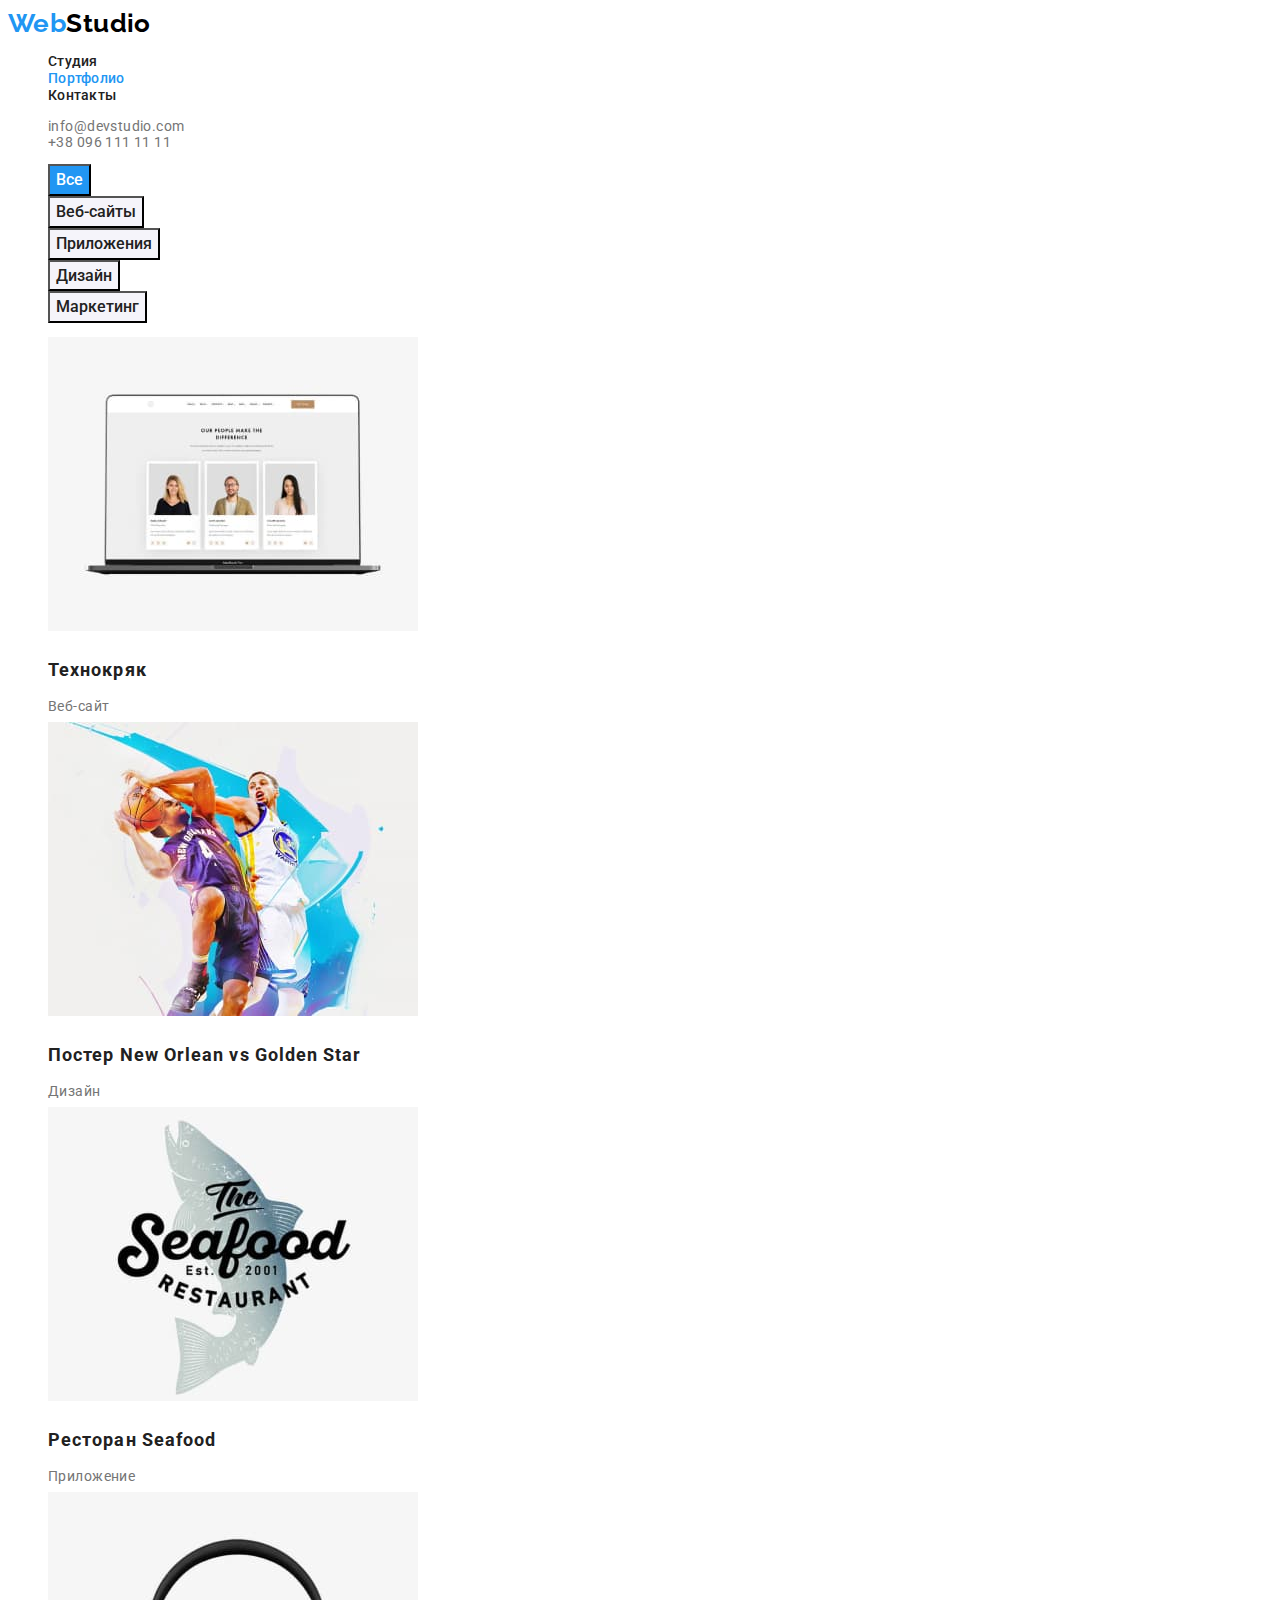
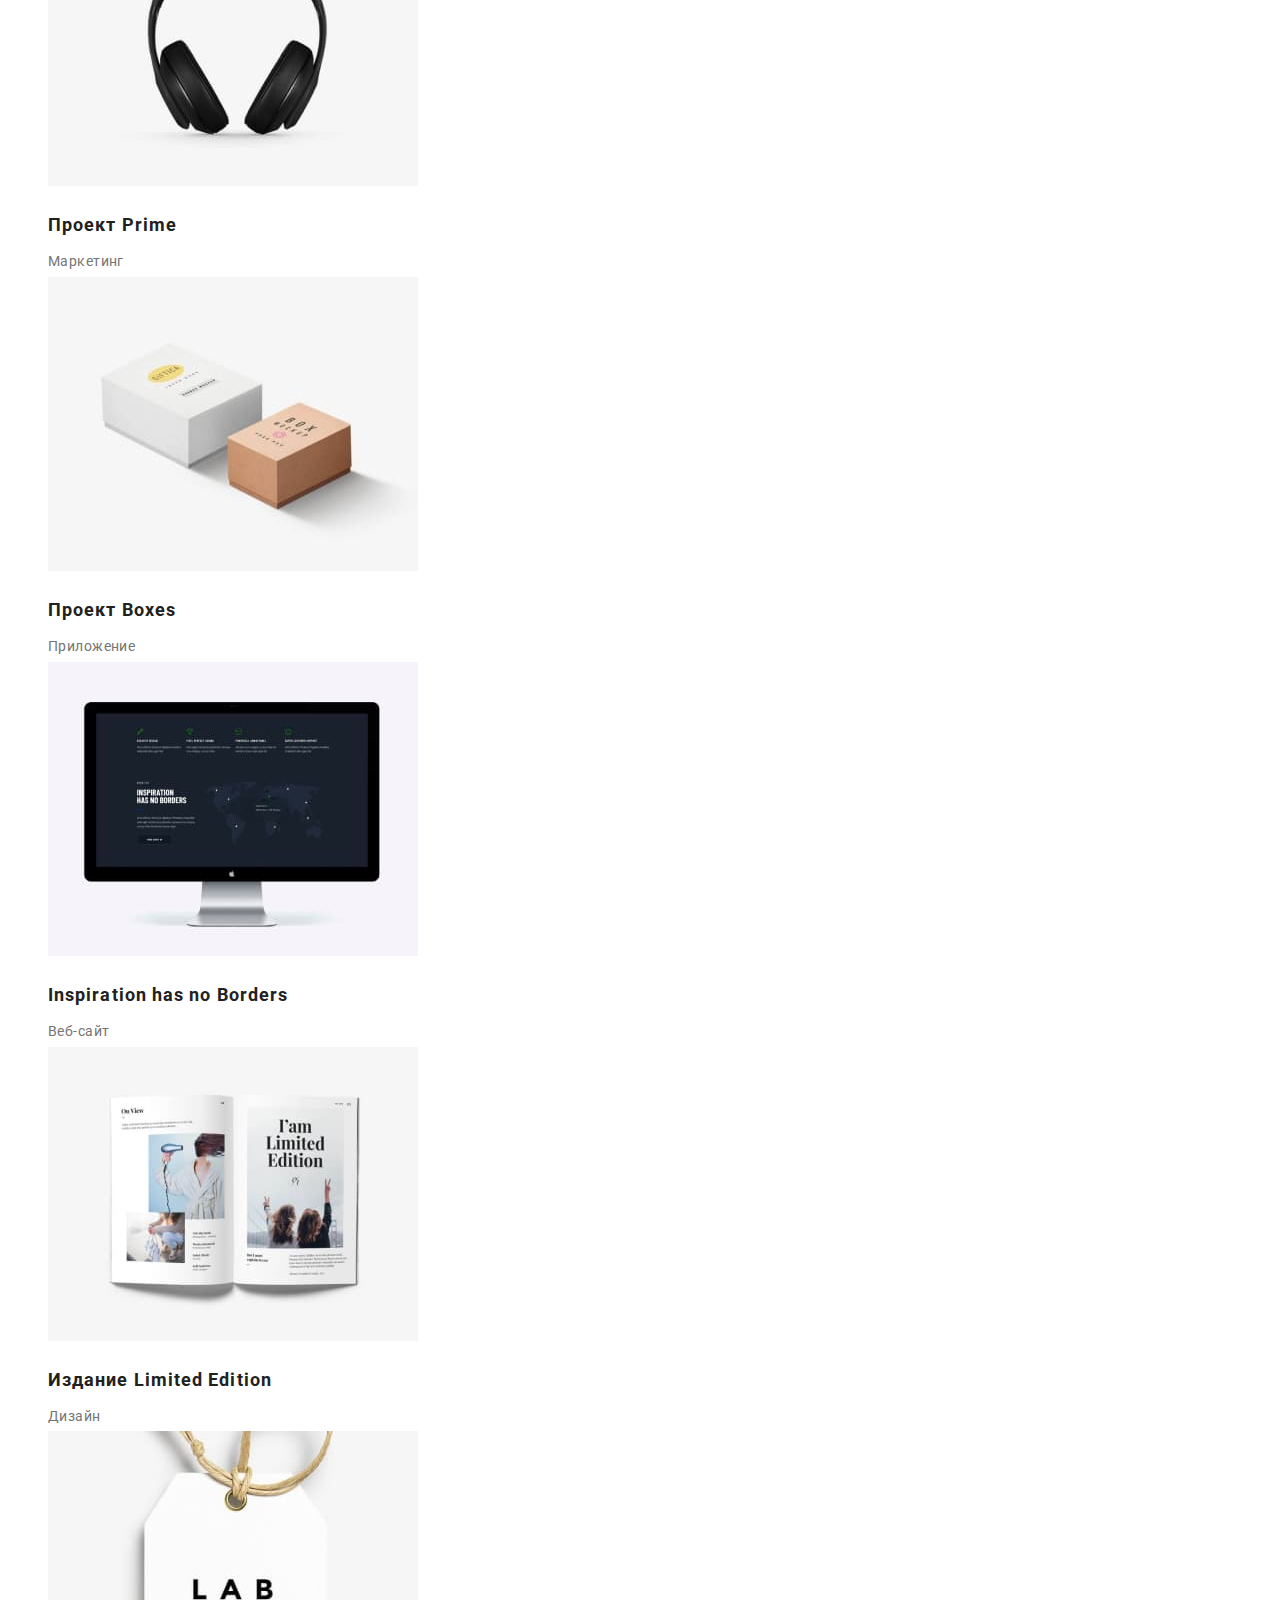
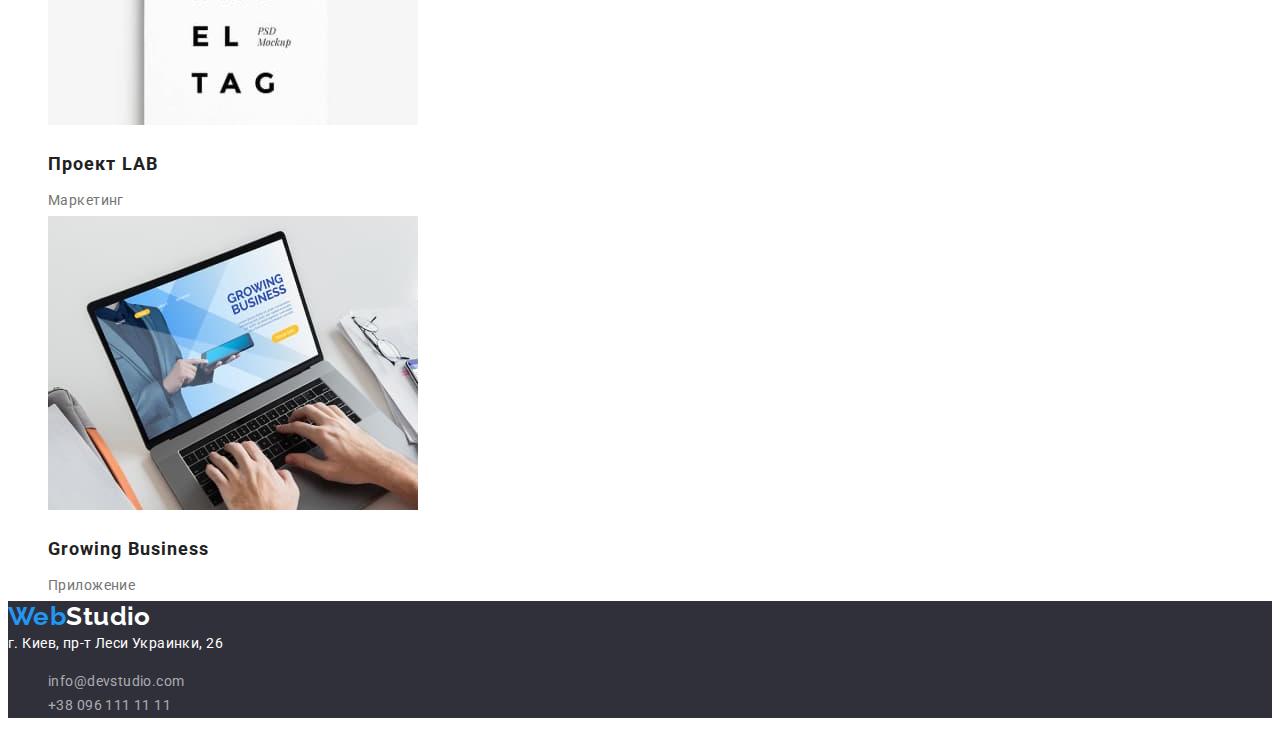
==== portfolio.html @ a73d2c88 "hw2" ====
<!DOCTYPE html>
<html lang="ru">
<head>
    <meta charset="UTF-8">
    <meta http-equiv="X-UA-Compatible" content="IE=edge">
    <meta name="viewport" content="width=device-width, initial-scale=1.0">
    <link rel="preconnect" href="https://fonts.googleapis.com">
    <link rel="preconnect" href="https://fonts.gstatic.com" crossorigin>
    <link href="https://fonts.googleapis.com/css2?family=Montserrat:wght@400;700&family=Raleway:wght@700&family=Roboto:wght@400;500;700;900&display=swap" rel="stylesheet">
    <link rel="stylesheet" href="./css/styles.css">
    <title>Portfolio</title>
</head>
<body>
    <header class="header">
        <nav class="header-navigation">
        <a href="" class="logo">Web<span class="header-logo-part">Studio</span></a>
        <ul class="header-list list">
            <li class="header-item"><a href="./index.html" class="header-link link">Студия</a></li>
            <li class="header-item"><a href="./portfolio.html" class="header-link link current">Портфолио</a></li>
            <li class="header-item"><a href="" class="header-link link">Контакты</a></li>
        </ul>
        </nav>
        <ul class="header-list list">
            <li class="header-item"><a href="mailto:info@devstudio.com" class="header-link-cont link">info@devstudio.com</a></li>
            <li class="header-item"><a href="tel:+380961111111" class="header-link-cont link">+38 096 111 11 11</a></li>
        </ul>
    </header> 
    <main>
        <section>
            <h1 class="visually-hidden">Портфолио</h1>
            <ul class="filter-list list">
                <li class="filter-item"> 
                      <button type="button" class="filter-btn current">Все</button>
                </li> 
                <li class="filter-item">
                    <button type="button" class="filter-btn">Веб-сайты</button>
                </li> 
                <li>
                    <button type="button" class="filter-btn">Приложения</button>
                </li> 
                <li class="filter-item">
                    <button type="button" class="filter-btn">Дизайн</button>
                </li> 
                <li class="filter-item">
                    <button type="button" class="filter-btn">Маркетинг</button>
                </li> 
            </ul>

            <ul class="projects-list list">
                <li class="projects-item"> 
                    <a href="" class="projects-link link">
                    <img src="./images/portfolio_img1.jpg" alt="веб-сайт технокряк" width="370">
                    <h3 class="project-name">Технокряк</h3>
                    <p class="project-type">Веб-сайт</p>
                    </a>
                </li>
                <li class="projects-item">
                    <a href="" class="projects-link link">
                    <img src="./images/portfolio_img2.jpg" alt="дизайн постера" width="370">
                    <h3 class="project-name">Постер <span lang="en">New Orlean vs Golden Star</span></h3>
                    <p class="project-type">Дизайн</p>
                    </a>
                </li>
                <li class="projects-item">
                    <a href="" class="projects-link link">
                    <img src="./images/portfolio_img3.jpg" alt="приложение для ресторана" width="370">
                    <h3 class="project-name">Ресторан <span lang="en">Seafood</span> </h3>
                    <p class="project-type">Приложение</p>
                    </a>
                </li>
                <li class="projects-item">
                    <a href="" class="projects-link link">
                    <img src="./images/portfolio_img4.jpg" alt="маркетинг проекта прайм" width="370">
                    <h3 class="project-name">Проект <span lang="en">Prime</span></h3>
                    <p class="project-type">Маркетинг</p>
                    </a>
                </li>
                <li class="projects-item">
                    <a href="" class="projects-link link">
                    <img src="./images/portfolio_img5.jpg" alt="приложение для проекта" width="370">
                    <h3 class="project-name">Проект <span lang="en">Boxes</span></h3>
                    <p class="project-type">Приложение</p>
                    </a>
                </li>
                <li class="projects-item">
                    <a href="" class="projects-link link">
                    <img src="./images/portfolio_img6.jpg" alt="веб-сайт компании" width="370">
                    <h3 lang="en" class="project-name">Inspiration has no Borders</h3>
                    <p class="project-type">Веб-сайт</p>
                    </a>
                </li>
                <li class="projects-item">
                    <a href="" class="projects-link link">
                    <img src="./images/portfolio_img7.jpg" alt="дизайн журнала" width="370">
                    <h3 class="project-name">Издание <span lang="en">Limited Edition</span></h3>
                    <p class="project-type">Дизайн</p>
                    </a>
                </li>
                <li class="projects-item">
                    <a href="" class="projects-link link">
                    <img src="./images/portfolio_img8.jpg" alt="маркетинг проекта" width="370">
                    <h3 class="project-name">Проект <span lang="en">LAB</span></h3>
                    <p class="project-type">Маркетинг</p>
                    </a>
                </li>
                <li class="projects-item">
                    <a href="" class="projects-link link">
                    <img src="./images/portfolio_img9.jpg" alt="приложение для бизнеса" width="370">
                    <h3 lang="en" class="project-name">Growing Business</h3>
                    <p class="project-type">Приложение</p>
                    </a>
                </li>
            </ul>
        </section>

    </main>
    <footer class="footer">
        <a href="" class="logo">Web<span class="footer-logo-part">Studio</span></a>
        <address class="footer-addr footer-link link">г. Киев, пр-т Леси Украинки, 26
        <ul class="footer-list list">
            <li class="footer-item"><a href="mailto:info@devstudio.com" class="footer-link link-footer link">info@devstudio.com</a></li>
            <li class="footer-item"><a href="tel:+380961111111" class="footer-link link-footer link">+38 096 111 11 11</a></li>
        </ul>
        </address>
    </footer>
    
</body>
</html>
---- css/styles.css ----
:root {
    --sercondary-text-color: #757575;
    --main-text-color: #212121;
    --accent-color: #2196F3;
    --primary-white-color: #FFFFFF;
}

body {
    font-size: 14px;
    font-family: "Roboto", sans-serif;
    letter-spacing: 0.03em;
    color: var(--main-text-color);
    background-color: var(--primary-white-color);
}

.visually-hidden {
	position: absolute;
	overflow: hidden;
	clip: rect(0 0 0 0);
	height: 1px;
	width: 1px;
	margin: -1px;
	padding: 0;
	border: 0;
}

.logo{
    font-family: "Raleway", sans-serif;
    text-decoration: none;
    color: var(--accent-color);
    font-weight: 700;
    font-size: 26px;
    line-height: 1.19;
}

.list {
    list-style: none;
}

.link {
    text-decoration: none;
}

.title {
    font-size: 36px;
    line-height: 1.16;
    text-align: center;
 }

/* ------------------------------------HEADER--------------------------------- */

.header-logo-part{
    color: #000000;
}

.header-link {
    font-weight: 500;
    line-height: 1.14;
    letter-spacing: 0.02em;
    color: inherit;
}

.header-link-cont{
    color: var(--sercondary-text-color);
}

.header-link:hover, 
.header-link-cont:hover, 
.header-link:focus, 
.header-link-cont:focus, 
.current, 
.logo:focus, 
.link-footer:focus, 
.link-footer:hover {
    color: var(--accent-color);
}  
    

/* ------------------------------------HERO------------------------- */

.hero {
    background: #2F303A;
}
.hero-tittle { 
    font-weight: 900;
    font-size: 44px;
    line-height: 1.36;
    text-align: center;
    letter-spacing: 0.06em;
    text-transform: uppercase;
    color: var(--primary-white-color);
}

.button {
    font-weight: 700;
    font-size: 16px;
    line-height: 1.87;
    display: flex;
    align-items: center;
    text-align: center;
    letter-spacing: 0.06em;
    color: var(--primary-white-color);
    font-family: inherit;
    background-color: var(--accent-color);
    cursor: pointer;
}

/* --------------------------------------ADVANTAGE-------------------------- */

.advantage-heading {
    font-size: 14px;
    line-height: 1.14;
    text-transform: uppercase;
    color: var(--main-text-color);
}

.advantage-desc {
    line-height: 1.71;
    color: var(--sercondary-text-color);
}

/* --------------------------------------ABOUT------------------------ */
/* -------------------------------------TEAM------------------------------ */
.team {
    background-color: #F5F4FA;
}

.team-member {
    font-weight: 500;
    font-size: 16px;
    line-height: 1.19;
    text-align: center;
}

.team-profession {
    font-size: 16px;
    line-height: 1.19;
    text-align: center;
    color: var(--sercondary-text-color);
}

/* --------------------------------------FOOTER----------------------------- */
.footer {
    background: #2F303A;
}

.footer-logo-part{
    color: var(--primary-white-color);
}

.footer-link{
    font-weight: 400;
    line-height: 1.71;
}

.footer-addr {
    font-style: normal;
    color: var(--primary-white-color);
}

.link-footer {
    color: rgba(255, 255, 255, 0.6);
}

/* -----------------------------------FILTER PORTFOLIO-------------------- */

.filter-btn {
    font-weight: 500;
    font-size: 16px;
    line-height: 1.62;
    text-align: center;
    background: #F5F4FA;
    color: var(--main-text-color);
    font-family: inherit;
    cursor: pointer;
}
.filter-btn.current {
    color: var(--primary-white-color);
    background-color: var(--accent-color);
    
}
.filter-btn:hover,
.filter-btn:focus {
    color: var(--primary-white-color);
    background-color: var(--accent-color);
}


/* -----------------------------------PROJECTS PORTFOLIO------------------ */

.project-name {
    font-size: 18px;
    line-height: 2;
    letter-spacing: 0.06em;
    color: var(--main-text-color);
}
.project-type {
    line-height: 1.87px;
    color: var(--sercondary-text-color);
}
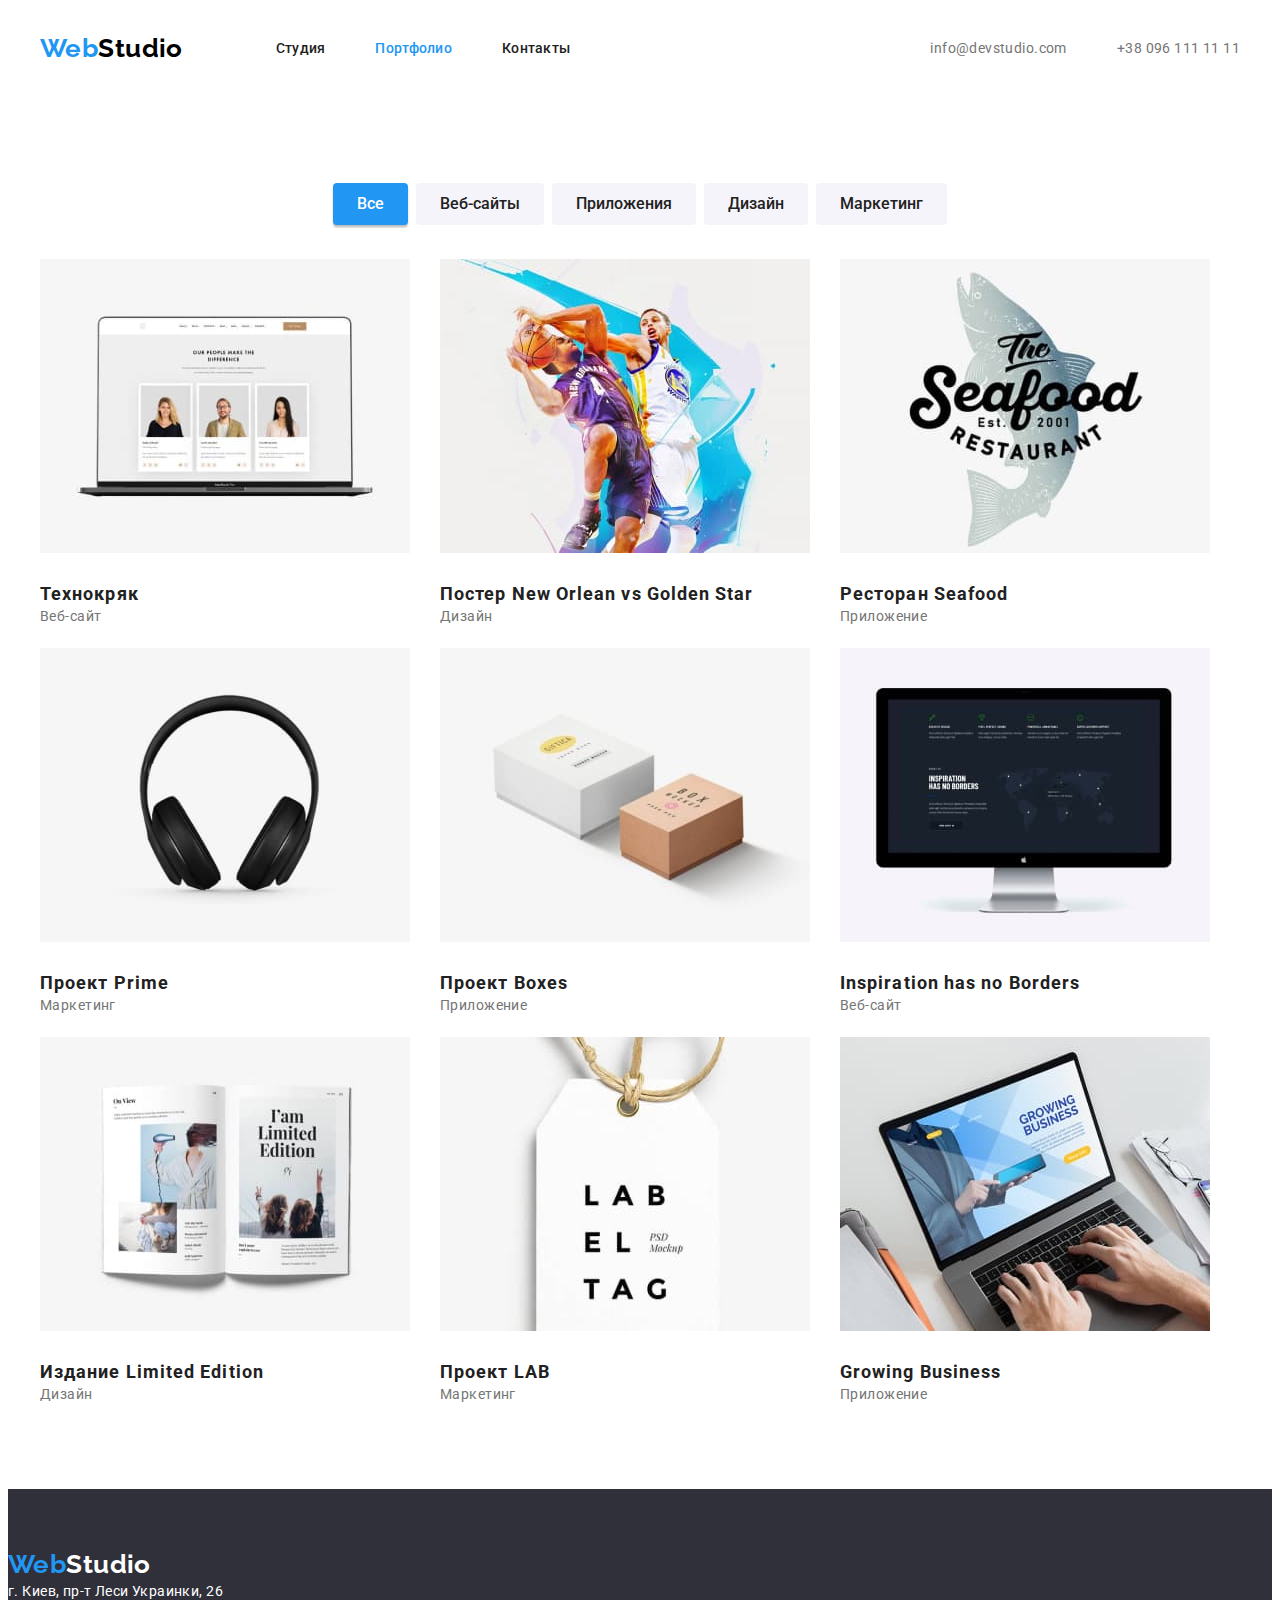
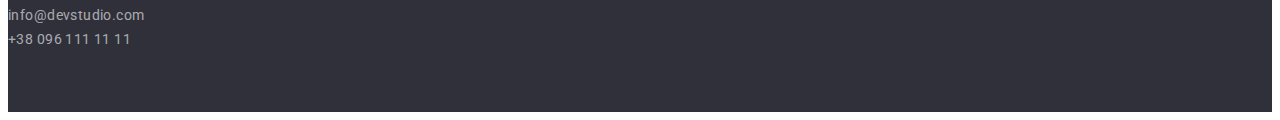
==== commit 808514eb: "add geometric" ====
--- a/portfolio.html
+++ b/portfolio.html
@@ -7,110 +7,117 @@
     <link rel="preconnect" href="https://fonts.googleapis.com">
     <link rel="preconnect" href="https://fonts.gstatic.com" crossorigin>
     <link href="https://fonts.googleapis.com/css2?family=Montserrat:wght@400;700&family=Raleway:wght@700&family=Roboto:wght@400;500;700;900&display=swap" rel="stylesheet">
+    <link rel="stylesheet" href="https://cdnjs.cloudflare.com/ajax/libs/modern-normalize/1.1.0/modern-normalize.min.css" integrity="sha512-wpPYUAdjBVSE4KJnH1VR1HeZfpl1ub8YT/NKx4PuQ5NmX2tKuGu6U/JRp5y+Y8XG2tV+wKQpNHVUX03MfMFn9Q==" crossorigin="anonymous" referrerpolicy="no-referrer" />
     <link rel="stylesheet" href="./css/styles.css">
     <title>Portfolio</title>
 </head>
 <body>
     <header class="header">
-        <nav class="header-navigation">
-        <a href="" class="logo">Web<span class="header-logo-part">Studio</span></a>
-        <ul class="header-list list">
-            <li class="header-item"><a href="./index.html" class="header-link link">Студия</a></li>
-            <li class="header-item"><a href="./portfolio.html" class="header-link link current">Портфолио</a></li>
-            <li class="header-item"><a href="" class="header-link link">Контакты</a></li>
-        </ul>
-        </nav>
-        <ul class="header-list list">
-            <li class="header-item"><a href="mailto:info@devstudio.com" class="header-link-cont link">info@devstudio.com</a></li>
-            <li class="header-item"><a href="tel:+380961111111" class="header-link-cont link">+38 096 111 11 11</a></li>
-        </ul>
+        <div class="container header-container">
+                <a href="" class="logo header-logo">Web<span class="header-logo-part">Studio</span></a>
+            <nav class="header-navigation">
+                <ul class="header-list list">
+                    <li class="header-item"><a href="./index.html" class="header-link link">Студия</a></li>
+                    <li class="header-item"><a href="./portfolio.html" class="header-link current link">Портфолио</a></li>
+                    <li class="header-item"><a href="" class="header-link link">Контакты</a></li>
+                </ul>
+            </nav>
+            <div class="header-connect">
+                <ul class="header-list list">
+                    <li class="header-item"><a href="mailto:info@devstudio.com" class="header-link-cont link">info@devstudio.com</a></li>
+                    <li class="header-item"><a href="tel:+380961111111" class="header-link-cont link">+38 096 111 11 11</a></li>
+                </ul>
+            </div>
+        </div>
     </header> 
     <main>
-        <section>
-            <h1 class="visually-hidden">Портфолио</h1>
-            <ul class="filter-list list">
-                <li class="filter-item"> 
-                      <button type="button" class="filter-btn current">Все</button>
-                </li> 
-                <li class="filter-item">
-                    <button type="button" class="filter-btn">Веб-сайты</button>
-                </li> 
-                <li>
-                    <button type="button" class="filter-btn">Приложения</button>
-                </li> 
-                <li class="filter-item">
-                    <button type="button" class="filter-btn">Дизайн</button>
-                </li> 
-                <li class="filter-item">
-                    <button type="button" class="filter-btn">Маркетинг</button>
-                </li> 
-            </ul>
+        <section class="portfolio">
+            <div class="container">
+                <h1 class="visually-hidden">Портфолио</h1>
+                    <ul class="filter-list list">
+                        <li class="filter-item"> 
+                            <button type="button" class="filter-btn current">Все</button>
+                        </li> 
+                        <li class="filter-item">
+                            <button type="button" class="filter-btn">Веб-сайты</button>
+                        </li> 
+                        <li class="filter-item">
+                         <button type="button" class="filter-btn">Приложения</button>
+                        </li> 
+                        <li class="filter-item">
+                            <button type="button" class="filter-btn">Дизайн</button>
+                        </li> 
+                        <li class="filter-item">
+                            <button type="button" class="filter-btn">Маркетинг</button>
+                        </li> 
+                    </ul>
 
-            <ul class="projects-list list">
-                <li class="projects-item"> 
-                    <a href="" class="projects-link link">
-                    <img src="./images/portfolio_img1.jpg" alt="веб-сайт технокряк" width="370">
-                    <h3 class="project-name">Технокряк</h3>
-                    <p class="project-type">Веб-сайт</p>
-                    </a>
-                </li>
-                <li class="projects-item">
-                    <a href="" class="projects-link link">
-                    <img src="./images/portfolio_img2.jpg" alt="дизайн постера" width="370">
-                    <h3 class="project-name">Постер <span lang="en">New Orlean vs Golden Star</span></h3>
-                    <p class="project-type">Дизайн</p>
-                    </a>
-                </li>
-                <li class="projects-item">
-                    <a href="" class="projects-link link">
-                    <img src="./images/portfolio_img3.jpg" alt="приложение для ресторана" width="370">
-                    <h3 class="project-name">Ресторан <span lang="en">Seafood</span> </h3>
-                    <p class="project-type">Приложение</p>
-                    </a>
-                </li>
-                <li class="projects-item">
-                    <a href="" class="projects-link link">
-                    <img src="./images/portfolio_img4.jpg" alt="маркетинг проекта прайм" width="370">
-                    <h3 class="project-name">Проект <span lang="en">Prime</span></h3>
-                    <p class="project-type">Маркетинг</p>
-                    </a>
-                </li>
-                <li class="projects-item">
-                    <a href="" class="projects-link link">
-                    <img src="./images/portfolio_img5.jpg" alt="приложение для проекта" width="370">
-                    <h3 class="project-name">Проект <span lang="en">Boxes</span></h3>
-                    <p class="project-type">Приложение</p>
-                    </a>
-                </li>
-                <li class="projects-item">
-                    <a href="" class="projects-link link">
-                    <img src="./images/portfolio_img6.jpg" alt="веб-сайт компании" width="370">
-                    <h3 lang="en" class="project-name">Inspiration has no Borders</h3>
-                    <p class="project-type">Веб-сайт</p>
-                    </a>
-                </li>
-                <li class="projects-item">
-                    <a href="" class="projects-link link">
-                    <img src="./images/portfolio_img7.jpg" alt="дизайн журнала" width="370">
-                    <h3 class="project-name">Издание <span lang="en">Limited Edition</span></h3>
-                    <p class="project-type">Дизайн</p>
-                    </a>
-                </li>
-                <li class="projects-item">
-                    <a href="" class="projects-link link">
-                    <img src="./images/portfolio_img8.jpg" alt="маркетинг проекта" width="370">
-                    <h3 class="project-name">Проект <span lang="en">LAB</span></h3>
-                    <p class="project-type">Маркетинг</p>
-                    </a>
-                </li>
-                <li class="projects-item">
-                    <a href="" class="projects-link link">
-                    <img src="./images/portfolio_img9.jpg" alt="приложение для бизнеса" width="370">
-                    <h3 lang="en" class="project-name">Growing Business</h3>
-                    <p class="project-type">Приложение</p>
-                    </a>
-                </li>
-            </ul>
+                    <ul class="projects-list list">
+                        <li class="projects-item"> 
+                            <a href="" class="projects-link link">
+                            <img src="./images/portfolio_img1.jpg" alt="веб-сайт технокряк" width="370" class="project-img">
+                            <h3 class="project-name">Технокряк</h3>
+                            <p class="project-type">Веб-сайт</p>
+                            </a>
+                        </li>
+                        <li class="projects-item">
+                            <a href="" class="projects-link link">
+                            <img src="./images/portfolio_img2.jpg" alt="дизайн постера" width="370" class="project-img">
+                            <h3 class="project-name">Постер <span lang="en">New Orlean vs Golden Star</span></h3>
+                            <p class="project-type">Дизайн</p>
+                            </a>
+                        </li>
+                        <li class="projects-item">
+                            <a href="" class="projects-link link">
+                            <img src="./images/portfolio_img3.jpg" alt="приложение для ресторана" width="370" class="project-img">
+                            <h3 class="project-name">Ресторан <span lang="en">Seafood</span> </h3>
+                            <p class="project-type">Приложение</p>
+                            </a>
+                        </li>
+                        <li class="projects-item">
+                            <a href="" class="projects-link link">
+                            <img src="./images/portfolio_img4.jpg" alt="маркетинг проекта прайм" width="370" class="project-img">
+                            <h3 class="project-name">Проект <span lang="en">Prime</span></h3>
+                            <p class="project-type">Маркетинг</p>
+                            </a>
+                        </li>
+                        <li class="projects-item">
+                            <a href="" class="projects-link link">
+                            <img src="./images/portfolio_img5.jpg" alt="приложение для проекта" width="370" class="project-img">
+                            <h3 class="project-name">Проект <span lang="en">Boxes</span></h3>
+                            <p class="project-type">Приложение</p>
+                            </a>
+                        </li>
+                        <li class="projects-item">
+                            <a href="" class="projects-link link">
+                            <img src="./images/portfolio_img6.jpg" alt="веб-сайт компании" width="370" class="project-img">
+                            <h3 lang="en" class="project-name">Inspiration has no Borders</h3>
+                            <p class="project-type">Веб-сайт</p>
+                            </a>
+                        </li>
+                        <li class="projects-item">
+                            <a href="" class="projects-link link">
+                            <img src="./images/portfolio_img7.jpg" alt="дизайн журнала" width="370" class="project-img">
+                            <h3 class="project-name">Издание <span lang="en">Limited Edition</span></h3>
+                            <p class="project-type">Дизайн</p>
+                            </a>
+                        </li>
+                        <li class="projects-item">
+                            <a href="" class="projects-link link">
+                            <img src="./images/portfolio_img8.jpg" alt="маркетинг проекта" width="370" class="project-img">
+                            <h3 class="project-name">Проект <span lang="en">LAB</span></h3>
+                            <p class="project-type">Маркетинг</p>
+                            </a>
+                        </li>
+                        <li class="projects-item">
+                            <a href="" class="projects-link link">
+                            <img src="./images/portfolio_img9.jpg" alt="приложение для бизнеса" width="370" class="project-img">
+                            <h3 lang="en" class="project-name">Growing Business</h3>
+                            <p class="project-type">Приложение</p>
+                            </a>
+                        </li>
+                    </ul>
+            </div> 
         </section>
 
     </main>
--- a/css/styles.css
+++ b/css/styles.css
@@ -11,6 +11,30 @@
     letter-spacing: 0.03em;
     color: var(--main-text-color);
     background-color: var(--primary-white-color);
+}
+
+p, 
+h1, 
+h2,
+h3, 
+h4, 
+h5, 
+h6 {
+    margin: 0;
+}
+
+ul, 
+ol {
+    margin: 0;
+    padding: 0;
+}
+
+.container {
+    width: 1200px;
+    padding-left: 15px;
+    padding-right: 15px;
+    margin: 0 auto;
+
 }
 
 .visually-hidden {
@@ -35,6 +59,8 @@
 
 .list {
     list-style: none;
+    padding: 0;
+    margin: 0;
 }
 
 .link {
@@ -47,10 +73,40 @@
     text-align: center;
  }
 
+ /* .img {
+     display: block;
+ } */
+
 /* ------------------------------------HEADER--------------------------------- */
+
+.header {
+    padding-top: 25px;
+    padding-bottom: 25px;
+}
+
+.header-logo{
+    margin-right: 93px;
+}
+
+.header .container{
+    display: flex;
+    align-items: center;
+}
+
+.header-connect{
+    margin-left: auto;
+}
 
 .header-logo-part{
     color: #000000;
+}
+
+.header-list{
+    display: flex;
+}
+
+.header-item:not(:last-child){
+    margin-right: 50px;
 }
 
 .header-link {
@@ -79,16 +135,27 @@
 /* ------------------------------------HERO------------------------- */
 
 .hero {
+    padding-top: 200px;
+    padding-bottom: 200px;
+
+    text-align: center;
     background: #2F303A;
 }
+
 .hero-tittle { 
+    margin-top: 0;
+    margin-left: auto;
+    margin-right: auto;
+    margin-bottom: 30px; 
+    max-width: 696px;
+    text-align: center;
+
     font-weight: 900;
     font-size: 44px;
     line-height: 1.36;
-    text-align: center;
     letter-spacing: 0.06em;
     text-transform: uppercase;
-    color: var(--primary-white-color);
+    color: var(--primary-white-color);  
 }
 
 .button {
@@ -105,9 +172,33 @@
     cursor: pointer;
 }
 
+.hero-btn{
+    border-radius: 4px;
+    display: inline-block;
+    min-width: 200px;
+    height: 50px;
+    border-radius: 4px;
+    box-shadow: 0px 4px 4px rgba(0, 0, 0, 0.15);
+}
+
 /* --------------------------------------ADVANTAGE-------------------------- */
 
+.advantage {
+    padding-top: 94px;
+    padding-bottom: 94px;
+}
+
+.advantage-list {
+    display: flex;
+}
+
+.advantage-item:not(:last-child) {
+    margin-right: 30px;
+}
+
 .advantage-heading {
+    margin-bottom: 10px;
+
     font-size: 14px;
     line-height: 1.14;
     text-transform: uppercase;
@@ -120,12 +211,52 @@
 }
 
 /* --------------------------------------ABOUT------------------------ */
+
+.about{
+    padding-top: 10px;
+    padding-bottom: 94px;
+}
+
+.about-title{
+    margin-bottom: 50px;
+}
+
+.about-list{
+    display: flex;
+}
+
+.about-item:not(:last-child) {
+    margin-right: 30px;
+}
+
 /* -------------------------------------TEAM------------------------------ */
 .team {
+    padding-top: 94px;
+    padding-bottom: 94px;
     background-color: #F5F4FA;
 }
 
+.team-title{
+    margin-bottom: 50px;
+}
+
+.team-list{
+    display: flex;
+}
+
+.team-item:not(:last-child) {
+    margin-right: 30px;
+}
+
+.team-image{
+    margin-bottom: 30px;
+}
+
+
 .team-member {
+    margin-bottom: 10px;
+
+
     font-weight: 500;
     font-size: 16px;
     line-height: 1.19;
@@ -141,6 +272,8 @@
 
 /* --------------------------------------FOOTER----------------------------- */
 .footer {
+    padding-top: 60px;
+    padding-bottom: 60px;
     background: #2F303A;
 }
 
@@ -163,8 +296,26 @@
 }
 
 /* -----------------------------------FILTER PORTFOLIO-------------------- */
+.portfolio{
+    padding-top: 94px;
+    padding-bottom: 94px;
+}
+.filter-list {
+    display: flex;
+    margin-bottom: 34px;
+    justify-content: center;
+
+}
+
+.filter-item:not(:last-child){
+    margin-right: 8px;
+    
+}
 
 .filter-btn {
+    padding: 6px 22px;
+    border-radius: 4px;
+    border-color: transparent;
     font-weight: 500;
     font-size: 16px;
     line-height: 1.62;
@@ -174,11 +325,13 @@
     font-family: inherit;
     cursor: pointer;
 }
+
 .filter-btn.current {
     color: var(--primary-white-color);
     background-color: var(--accent-color);
-    
-}
+    box-shadow: 0px 3px 1px rgba(0, 0, 0, 0.1), 0px 1px 2px rgba(0, 0, 0, 0.08), 0px 2px 2px rgba(0, 0, 0, 0.12);
+}
+
 .filter-btn:hover,
 .filter-btn:focus {
     color: var(--primary-white-color);
@@ -187,8 +340,26 @@
 
 
 /* -----------------------------------PROJECTS PORTFOLIO------------------ */
+.projects-list {
+    display: flex;
+    flex-wrap: wrap;
+    margin-left: -30px;
+    margin-bottom: -30px;
+}
+
+.projects-item {
+    width: calc(100% /3 -30px);
+    margin-left: 30px;
+    margin-bottom: 30px;
+}
+
+.project-img{
+    margin-bottom: 20px;
+}
 
 .project-name {
+    margin-bottom: 4px;
+
     font-size: 18px;
     line-height: 2;
     letter-spacing: 0.06em;
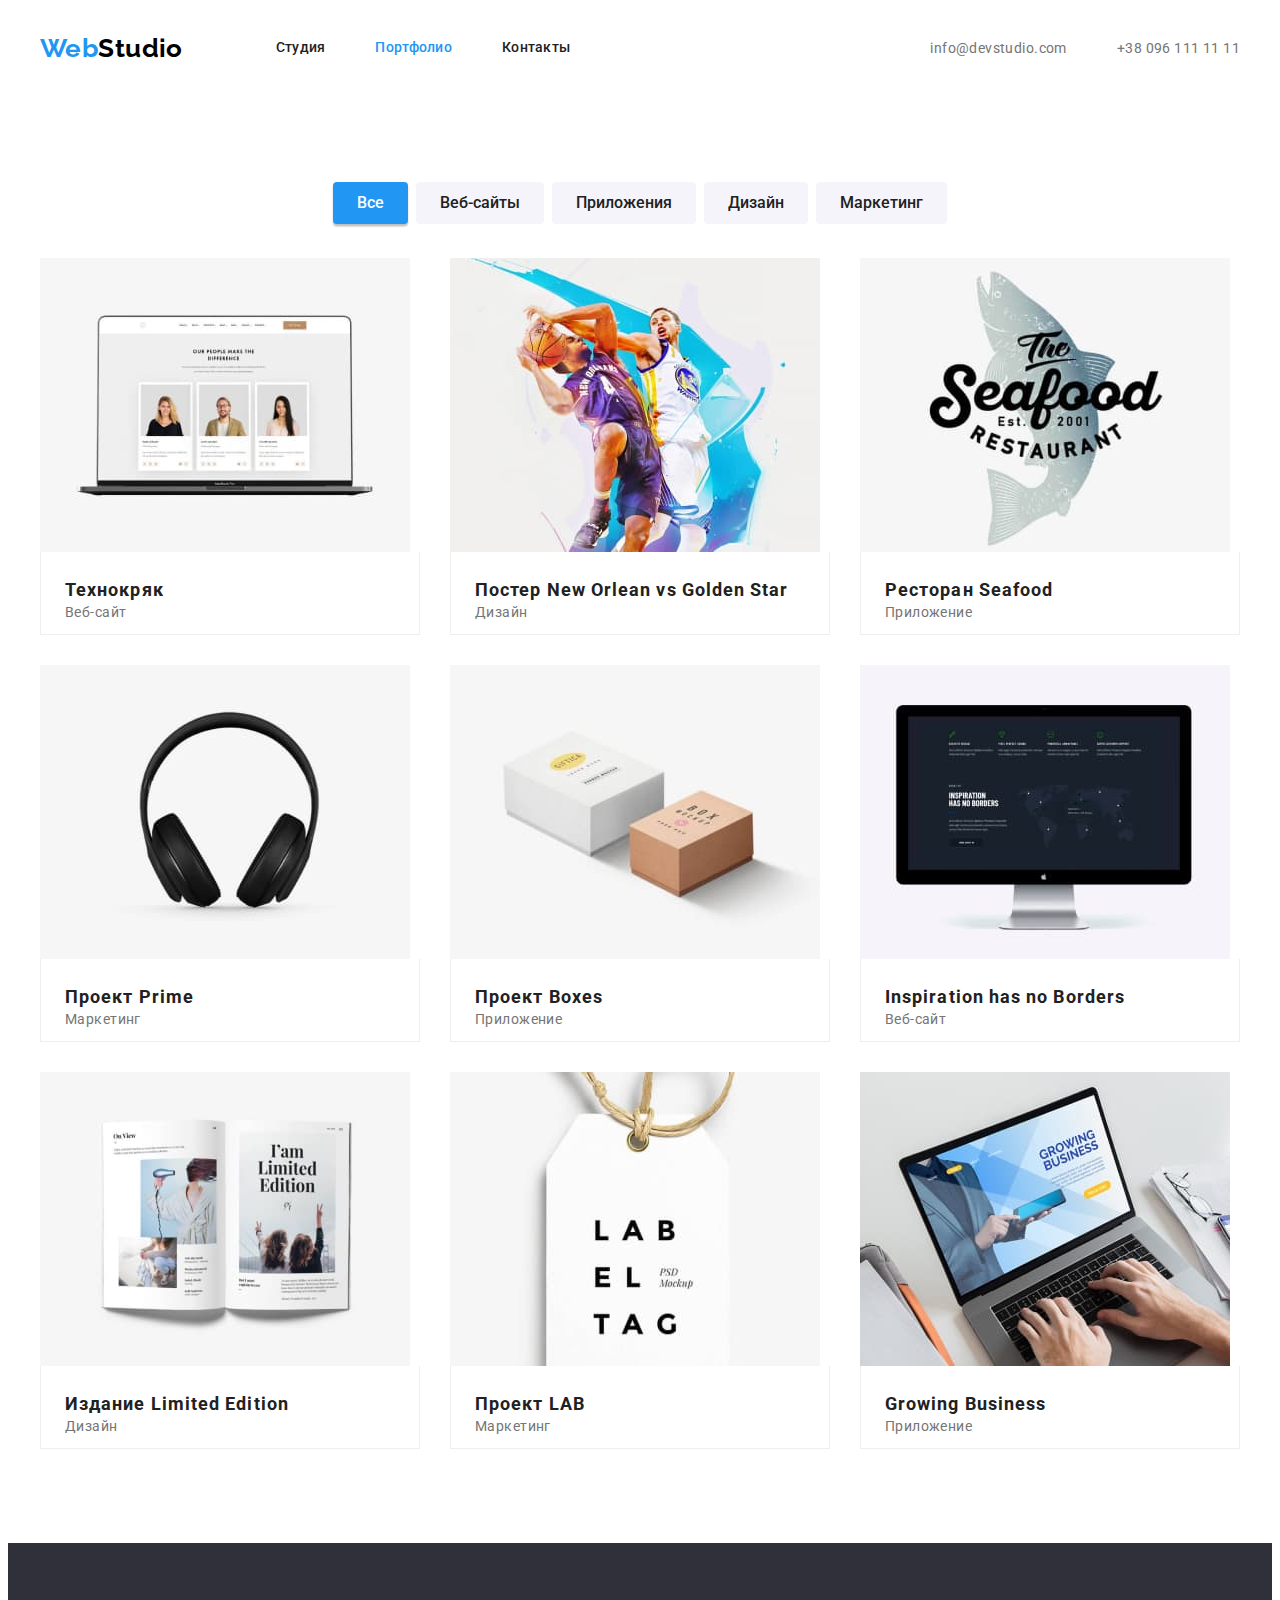
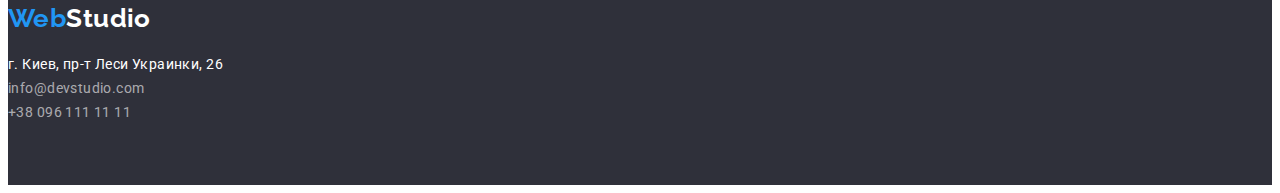
==== commit 78b96629: "щось ше доробила і доламала))" ====
--- a/portfolio.html
+++ b/portfolio.html
@@ -56,64 +56,82 @@
                         <li class="projects-item"> 
                             <a href="" class="projects-link link">
                             <img src="./images/portfolio_img1.jpg" alt="веб-сайт технокряк" width="370" class="project-img">
+                            <div class="project-container">
                             <h3 class="project-name">Технокряк</h3>
                             <p class="project-type">Веб-сайт</p>
+                            </div>
                             </a>
                         </li>
                         <li class="projects-item">
                             <a href="" class="projects-link link">
                             <img src="./images/portfolio_img2.jpg" alt="дизайн постера" width="370" class="project-img">
+                            <div class="project-container">
                             <h3 class="project-name">Постер <span lang="en">New Orlean vs Golden Star</span></h3>
                             <p class="project-type">Дизайн</p>
+                            </div>
                             </a>
                         </li>
                         <li class="projects-item">
                             <a href="" class="projects-link link">
                             <img src="./images/portfolio_img3.jpg" alt="приложение для ресторана" width="370" class="project-img">
+                            <div class="project-container">
                             <h3 class="project-name">Ресторан <span lang="en">Seafood</span> </h3>
                             <p class="project-type">Приложение</p>
+                            </div>
                             </a>
                         </li>
                         <li class="projects-item">
                             <a href="" class="projects-link link">
                             <img src="./images/portfolio_img4.jpg" alt="маркетинг проекта прайм" width="370" class="project-img">
+                            <div class="project-container">
                             <h3 class="project-name">Проект <span lang="en">Prime</span></h3>
                             <p class="project-type">Маркетинг</p>
+                            </div>
                             </a>
                         </li>
                         <li class="projects-item">
                             <a href="" class="projects-link link">
                             <img src="./images/portfolio_img5.jpg" alt="приложение для проекта" width="370" class="project-img">
+                            <div class="project-container">
                             <h3 class="project-name">Проект <span lang="en">Boxes</span></h3>
                             <p class="project-type">Приложение</p>
+                            </div>
                             </a>
                         </li>
                         <li class="projects-item">
                             <a href="" class="projects-link link">
                             <img src="./images/portfolio_img6.jpg" alt="веб-сайт компании" width="370" class="project-img">
+                            <div class="project-container">
                             <h3 lang="en" class="project-name">Inspiration has no Borders</h3>
                             <p class="project-type">Веб-сайт</p>
+                            </div>
                             </a>
                         </li>
                         <li class="projects-item">
                             <a href="" class="projects-link link">
                             <img src="./images/portfolio_img7.jpg" alt="дизайн журнала" width="370" class="project-img">
+                            <div class="project-container">
                             <h3 class="project-name">Издание <span lang="en">Limited Edition</span></h3>
                             <p class="project-type">Дизайн</p>
+                            </div>
                             </a>
                         </li>
                         <li class="projects-item">
                             <a href="" class="projects-link link">
                             <img src="./images/portfolio_img8.jpg" alt="маркетинг проекта" width="370" class="project-img">
+                            <div class="project-container">
                             <h3 class="project-name">Проект <span lang="en">LAB</span></h3>
                             <p class="project-type">Маркетинг</p>
+                            </div>
                             </a>
                         </li>
                         <li class="projects-item">
                             <a href="" class="projects-link link">
                             <img src="./images/portfolio_img9.jpg" alt="приложение для бизнеса" width="370" class="project-img">
+                            <div class="project-container">
                             <h3 lang="en" class="project-name">Growing Business</h3>
                             <p class="project-type">Приложение</p>
+                            </div>
                             </a>
                         </li>
                     </ul>
--- a/css/styles.css
+++ b/css/styles.css
@@ -64,6 +64,7 @@
 }
 
 .link {
+    display: block;
     text-decoration: none;
 }
 
@@ -73,15 +74,17 @@
     text-align: center;
  }
 
- /* .img {
+ .about-image,
+ .team-image,
+ .project-img {
      display: block;
- } */
+ }
 
 /* ------------------------------------HEADER--------------------------------- */
 
 .header {
-    padding-top: 25px;
-    padding-bottom: 25px;
+    border-bottom: 1px;
+    border-bottom-color: #ECECEC;
 }
 
 .header-logo{
@@ -91,10 +94,12 @@
 .header .container{
     display: flex;
     align-items: center;
+    padding: 0;
 }
 
 .header-connect{
     margin-left: auto;
+    
 }
 
 .header-logo-part{
@@ -110,6 +115,8 @@
 }
 
 .header-link {
+    padding-top: 32px;
+    padding-bottom: 32px;
     font-weight: 500;
     line-height: 1.14;
     letter-spacing: 0.02em;
@@ -117,6 +124,8 @@
 }
 
 .header-link-cont{
+    padding-top: 32px;
+    padding-bottom: 32px;
     color: var(--sercondary-text-color);
 }
 
@@ -248,10 +257,11 @@
     margin-right: 30px;
 }
 
-.team-image{
-    margin-bottom: 30px;
-}
-
+.team-container{
+    padding: 30px 59px;
+    box-shadow: 0px 1px 3px rgba(0, 0, 0, 0.12), 0px 1px 1px rgba(0, 0, 0, 0.14), 0px 2px 1px rgba(0, 0, 0, 0.2);
+    border-radius: 0px 0px 4px 4px;
+}
 
 .team-member {
     margin-bottom: 10px;
@@ -287,8 +297,14 @@
 }
 
 .footer-addr {
+    margin-top: 20px;
     font-style: normal;
     color: var(--primary-white-color);
+}
+
+.footer-mail{
+    margin-bottom: 9px;
+    margin-top: 9px;
 }
 
 .link-footer {
@@ -348,13 +364,15 @@
 }
 
 .projects-item {
-    width: calc(100% /3 -30px);
+    width: calc((100% - 90px) / 3);
     margin-left: 30px;
     margin-bottom: 30px;
 }
 
-.project-img{
-    margin-bottom: 20px;
+.project-container{
+    padding: 20px 24px;
+    border: 1px solid #EEEEEE;
+    border-top: none;
 }
 
 .project-name {
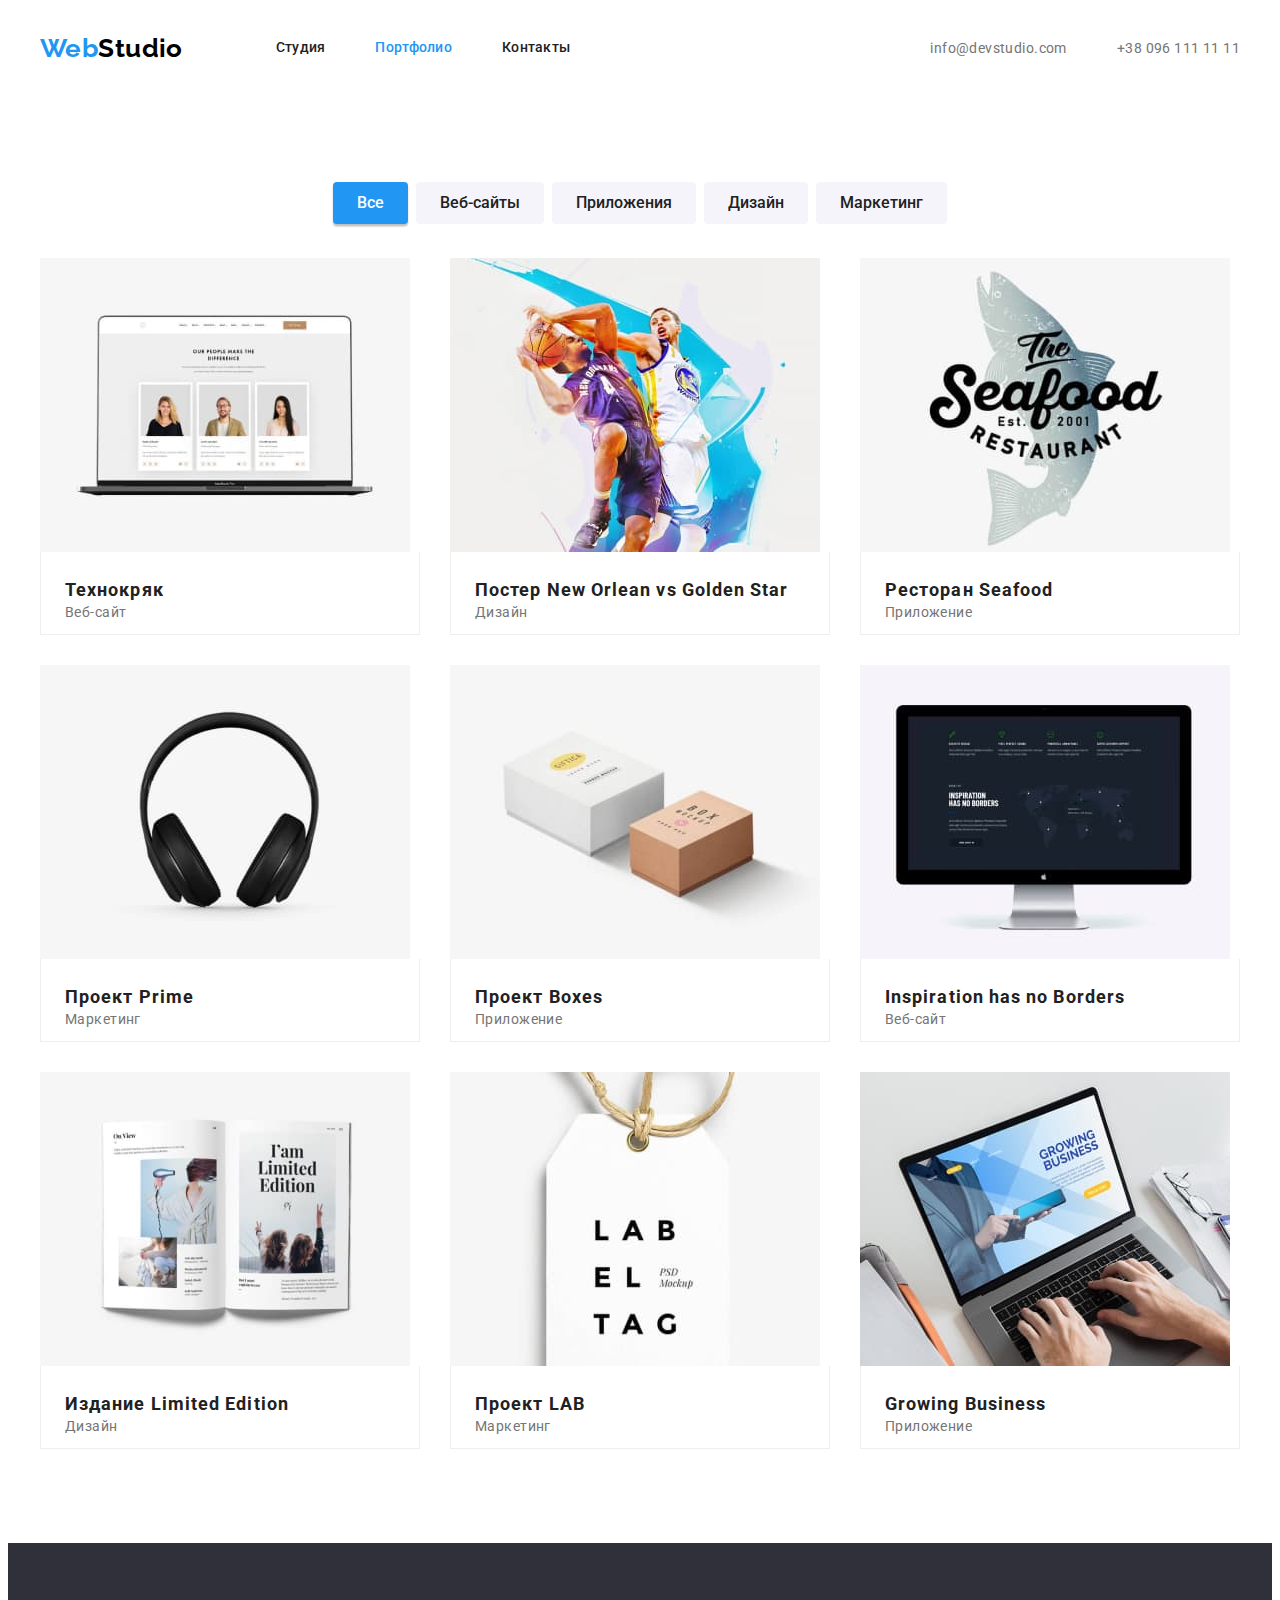
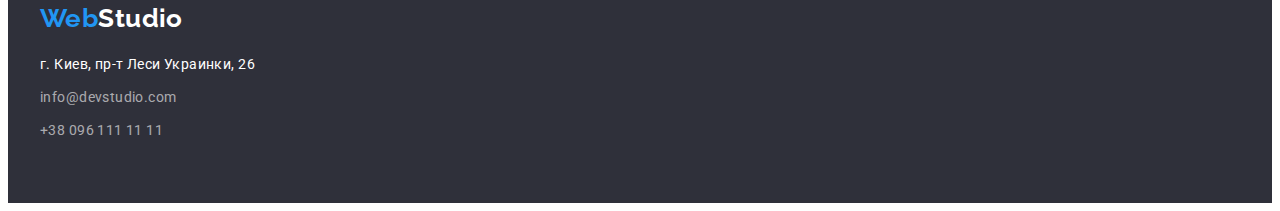
==== commit afa90790: "згубила футер" ====
--- a/portfolio.html
+++ b/portfolio.html
@@ -140,14 +140,17 @@
 
     </main>
     <footer class="footer">
+        <div class="container">
         <a href="" class="logo">Web<span class="footer-logo-part">Studio</span></a>
         <address class="footer-addr footer-link link">г. Киев, пр-т Леси Украинки, 26
         <ul class="footer-list list">
-            <li class="footer-item"><a href="mailto:info@devstudio.com" class="footer-link link-footer link">info@devstudio.com</a></li>
+            <li class="footer-item"><a href="mailto:info@devstudio.com" class="footer-link link-footer link footer-mail">info@devstudio.com</a></li>
             <li class="footer-item"><a href="tel:+380961111111" class="footer-link link-footer link">+38 096 111 11 11</a></li>
         </ul>
         </address>
+        </div>
     </footer>
+    
     
 </body>
 </html>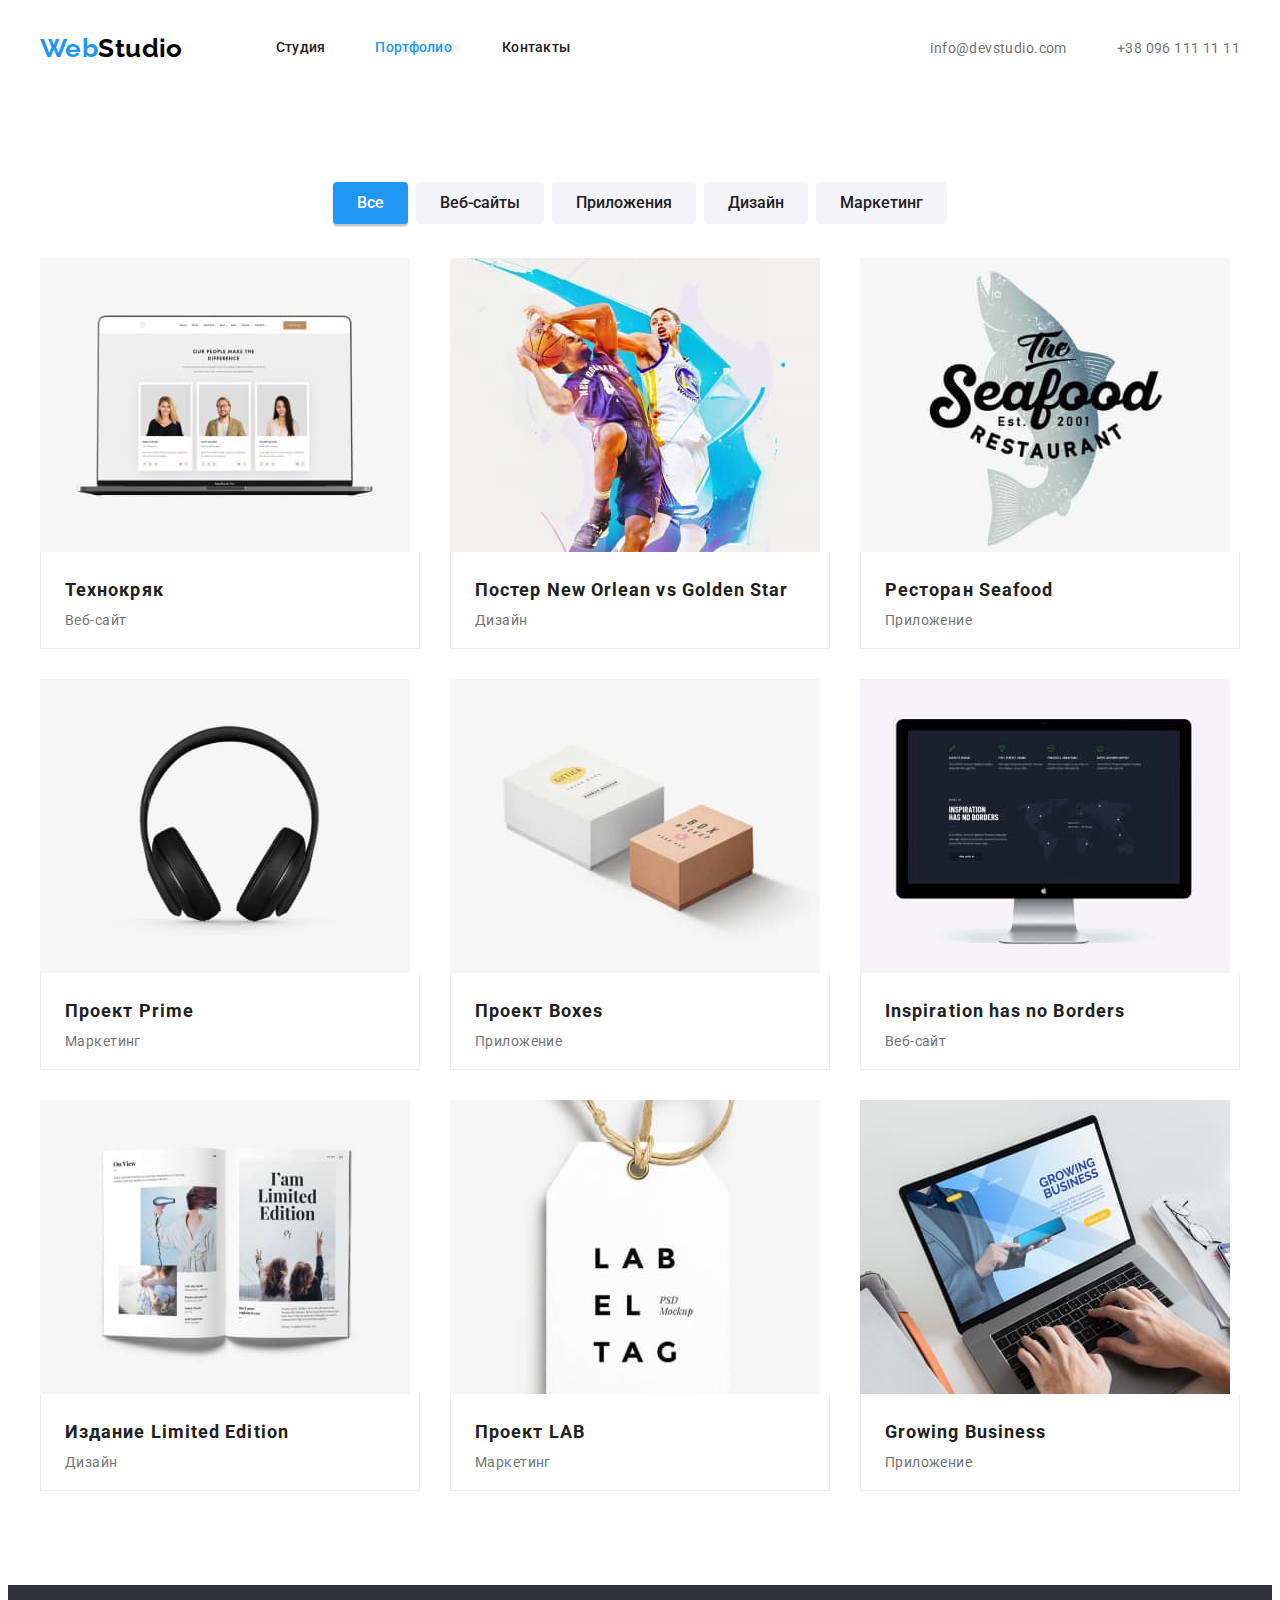
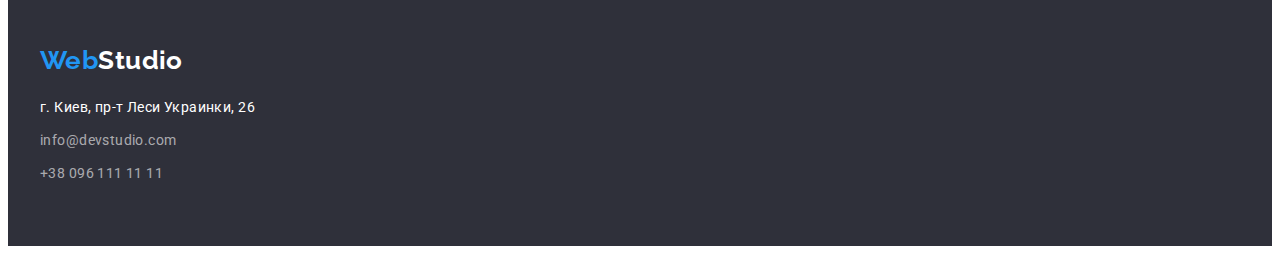
==== commit 647ed051: "виправила" ====
--- a/portfolio.html
+++ b/portfolio.html
@@ -141,16 +141,19 @@
     </main>
     <footer class="footer">
         <div class="container">
-        <a href="" class="logo">Web<span class="footer-logo-part">Studio</span></a>
-        <address class="footer-addr footer-link link">г. Киев, пр-т Леси Украинки, 26
-        <ul class="footer-list list">
-            <li class="footer-item"><a href="mailto:info@devstudio.com" class="footer-link link-footer link footer-mail">info@devstudio.com</a></li>
-            <li class="footer-item"><a href="tel:+380961111111" class="footer-link link-footer link">+38 096 111 11 11</a></li>
-        </ul>
-        </address>
+            <a href="" class="logo footer-logo">Web<span class="footer-logo-part">Studio</span></a>
+            <address class="footer-addr footer-link link">
+               <p class="footer-addres">г. Киев, пр-т Леси Украинки, 26</p>
+            <ul class="footer-list list">
+                <li class="footer-item">
+                    <a href="mailto:info@devstudio.com" class="footer-link link-footer link footer-mail">info@devstudio.com</a>
+                </li>
+                <li class="footer-item">
+                    <a href="tel:+380961111111" class="footer-link link-footer link">+38 096 111 11 11</a>
+                </li>
+            </ul>
+            </address>
         </div>
     </footer>
-    
-    
 </body>
 </html>--- a/css/styles.css
+++ b/css/styles.css
@@ -27,6 +27,12 @@
 ol {
     margin: 0;
     padding: 0;
+}
+
+img {
+     display: block;
+     max-width: 100%;
+     height: auto;
 }
 
 .container {
@@ -49,6 +55,7 @@
 }
 
 .logo{
+    display: inline-block;
     font-family: "Raleway", sans-serif;
     text-decoration: none;
     color: var(--accent-color);
@@ -74,10 +81,10 @@
     text-align: center;
  }
 
- .about-image,
- .team-image,
- .project-img {
+ .img {
      display: block;
+     max-width: 100%;
+     height: auto;
  }
 
 /* ------------------------------------HEADER--------------------------------- */
@@ -94,12 +101,10 @@
 .header .container{
     display: flex;
     align-items: center;
-    padding: 0;
 }
 
 .header-connect{
     margin-left: auto;
-    
 }
 
 .header-logo-part{
@@ -148,7 +153,7 @@
     padding-bottom: 200px;
 
     text-align: center;
-    background: #2F303A;
+    background-color: #2F303A;
 }
 
 .hero-tittle { 
@@ -172,8 +177,6 @@
     font-size: 16px;
     line-height: 1.87;
     display: flex;
-    align-items: center;
-    text-align: center;
     letter-spacing: 0.06em;
     color: var(--primary-white-color);
     font-family: inherit;
@@ -185,8 +188,10 @@
     border-radius: 4px;
     display: inline-block;
     min-width: 200px;
-    height: 50px;
+    padding-top: 10px;
+    padding-bottom: 10px;
     border-radius: 4px;
+    border: none;
     box-shadow: 0px 4px 4px rgba(0, 0, 0, 0.15);
 }
 
@@ -222,7 +227,7 @@
 /* --------------------------------------ABOUT------------------------ */
 
 .about{
-    padding-top: 10px;
+    padding-top: 0;
     padding-bottom: 94px;
 }
 
@@ -232,6 +237,7 @@
 
 .about-list{
     display: flex;
+    align-items: center;
 }
 
 .about-item:not(:last-child) {
@@ -251,6 +257,7 @@
 
 .team-list{
     display: flex;
+    align-items: center;
 }
 
 .team-item:not(:last-child) {
@@ -284,10 +291,15 @@
 .footer {
     padding-top: 60px;
     padding-bottom: 60px;
-    background: #2F303A;
+    background-color: #2F303A;
+}
+
+.footer-logo{
+    margin-bottom: 20px;
 }
 
 .footer-logo-part{
+    display: inline-block;
     color: var(--primary-white-color);
 }
 
@@ -296,15 +308,17 @@
     line-height: 1.71;
 }
 
+.footer-addres {
+    margin-bottom: 9px;
+}
+
 .footer-addr {
-    margin-top: 20px;
     font-style: normal;
     color: var(--primary-white-color);
 }
 
-.footer-mail{
+.footer-mail {
     margin-bottom: 9px;
-    margin-top: 9px;
 }
 
 .link-footer {
@@ -320,7 +334,6 @@
     display: flex;
     margin-bottom: 34px;
     justify-content: center;
-
 }
 
 .filter-item:not(:last-child){
@@ -377,13 +390,12 @@
 
 .project-name {
     margin-bottom: 4px;
-
     font-size: 18px;
     line-height: 2;
     letter-spacing: 0.06em;
     color: var(--main-text-color);
 }
+
 .project-type {
-    line-height: 1.87px;
     color: var(--sercondary-text-color);
 }
